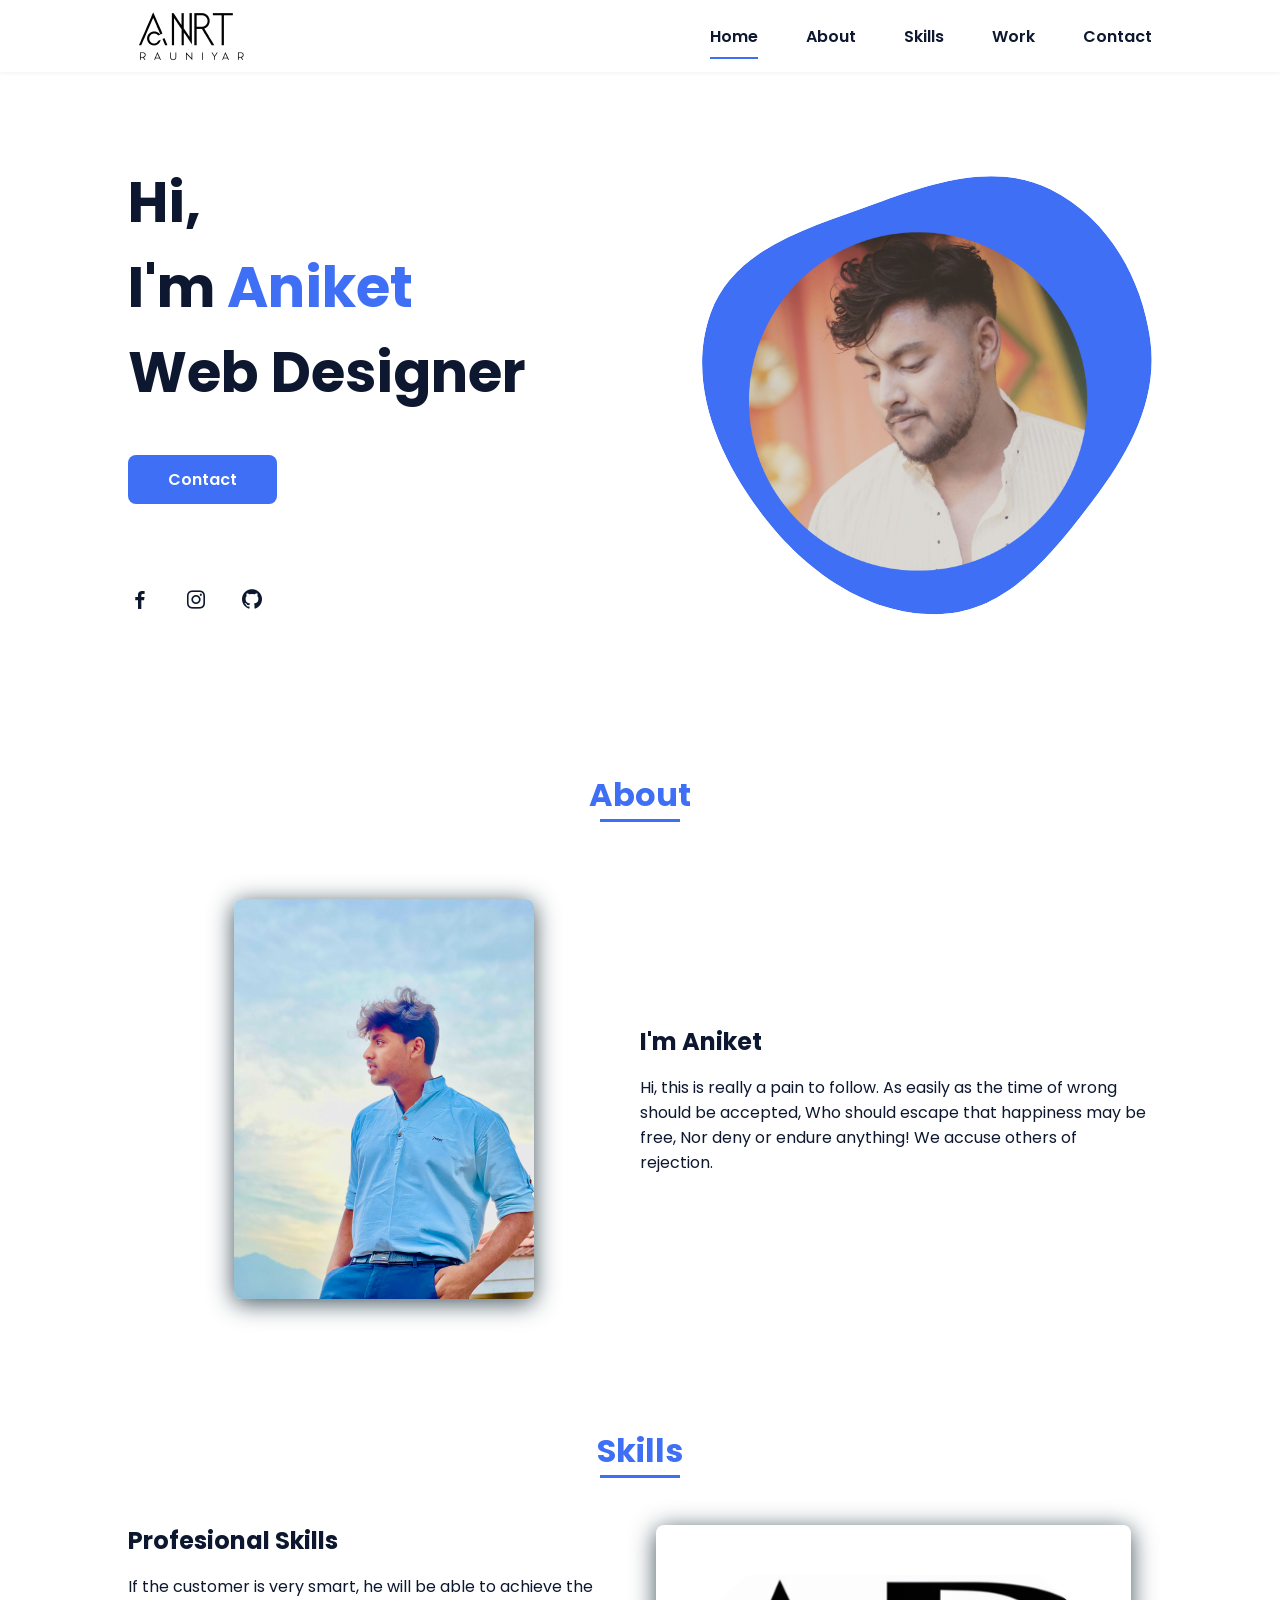
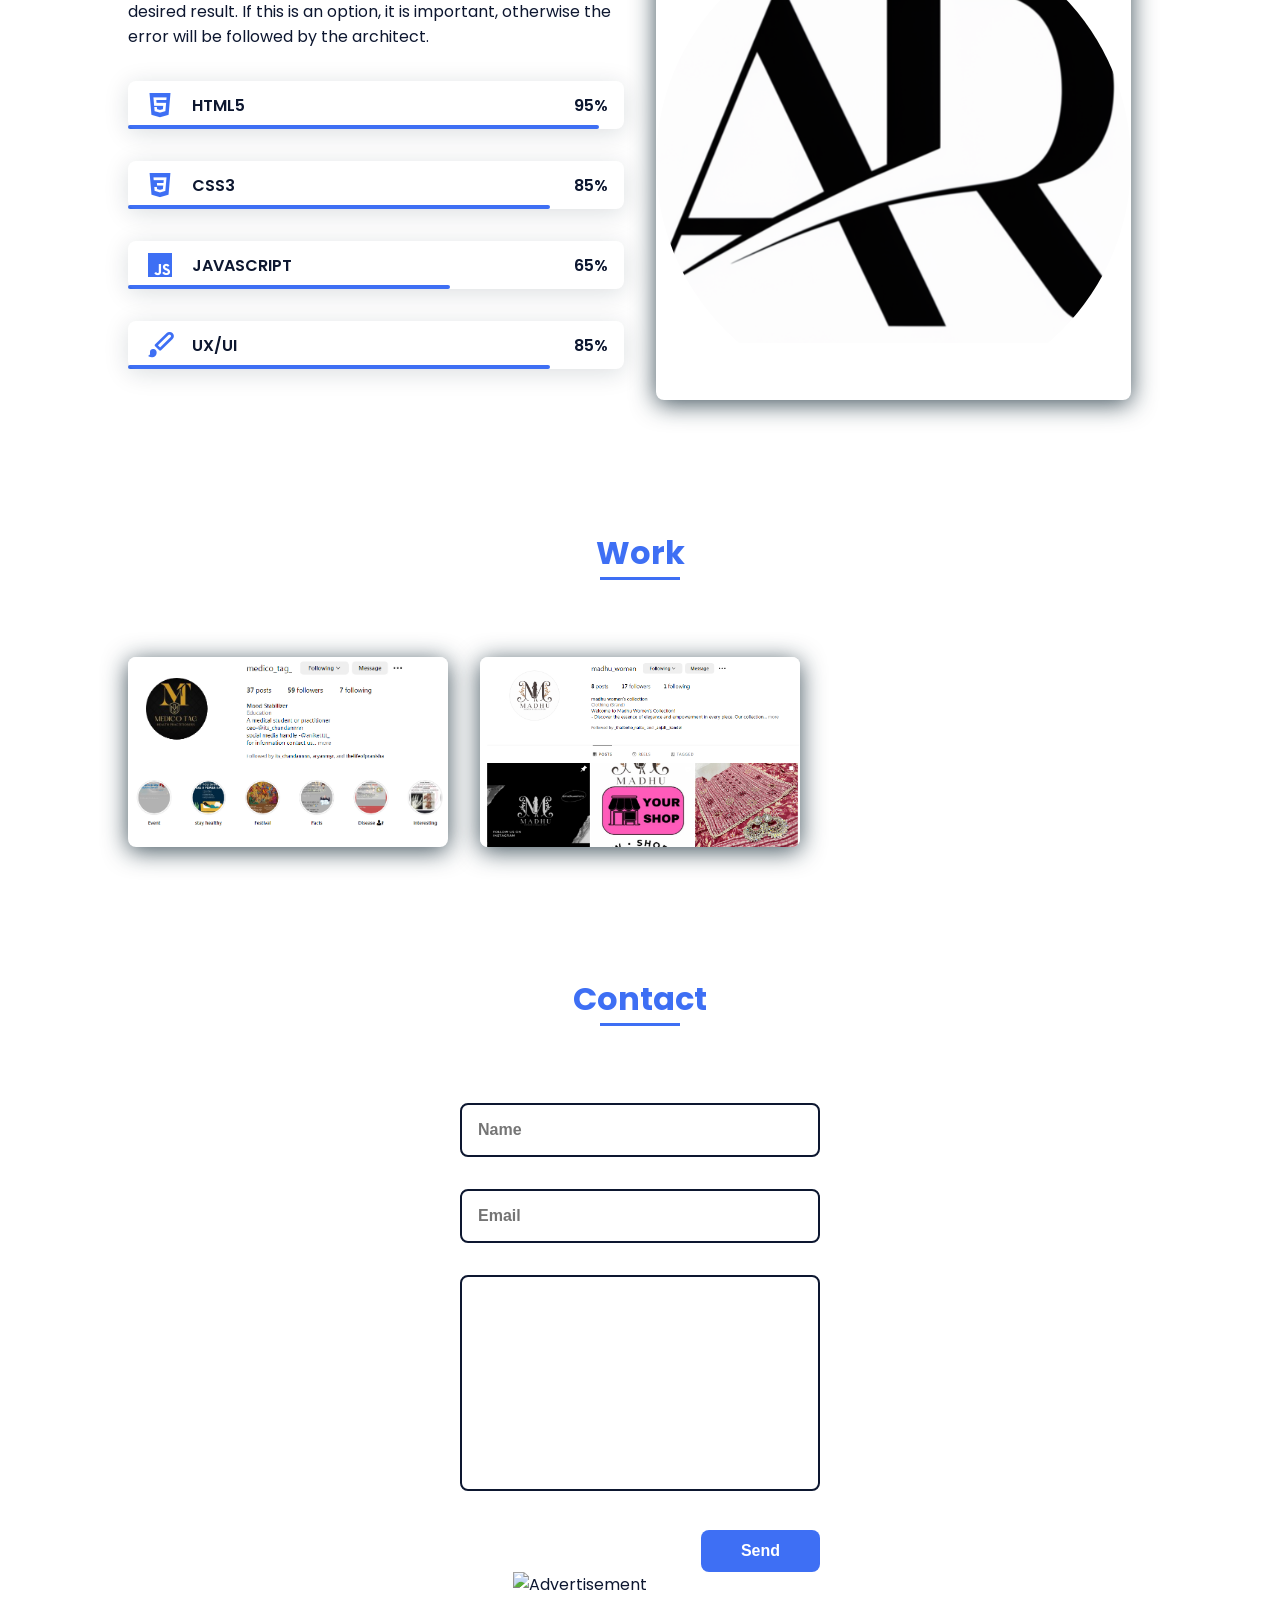
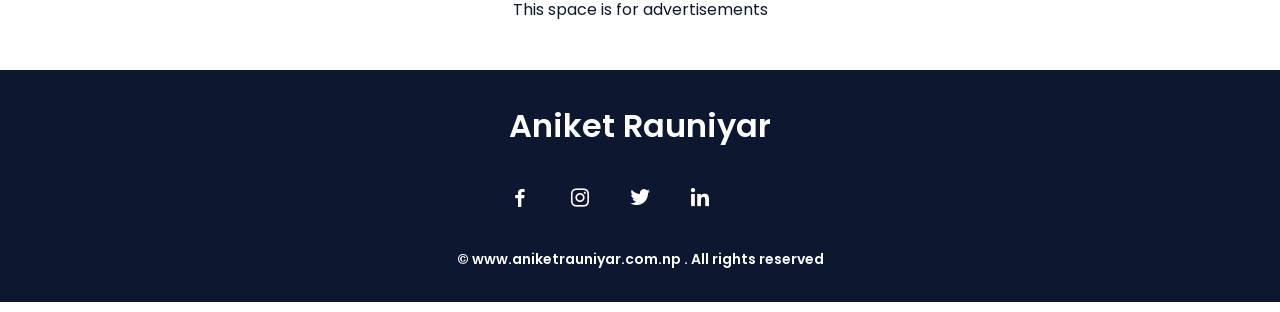
==== index.html @ ab065a52 "Update index.html" ====
<!DOCTYPE html>
<html lang="en">
<head>
    <meta charset="UTF-8">
    <meta name="viewport" content="width=device-width, initial-scale=1.0">
    <link rel="stylesheet" href="style.css">
    <link rel="shortcut icon" type="image/png" href="logo.png">
    <!-- =====BOX ICONS===== -->
    <link href='https://cdn.jsdelivr.net/npm/boxicons@2.0.5/css/boxicons.min.css' rel='stylesheet'>
    <title>Aniket Rauniyar - www.aniketrauniyar.com.np</title>
    
</head>
<body>
    <!--===== HEADER =====-->
    <header class="l-header">
        <nav class="nav bd-grid">
            <div>
               <img src="icon.png" alt="icon" style="height:125px ;">
            </div>

            <div  class="nav__menu" id="nav-menu">
                <ul class="nav__list">
                    <li class="nav__item"><a href="#home" class="nav__link active">Home</a></li>
                    <li class="nav__item"><a href="#about" class="nav__link">About</a></li>
                    <li class="nav__item"><a href="#skills" class="nav__link">Skills</a></li>
                    <li class="nav__item"><a href="#work" class="nav__link">Work</a></li>
                    <li class="nav__item"><a href="#contact" class="nav__link">Contact</a></li>
                </ul>
            </div>
        </nav>
    </header>

    <main class="l-main">
        <!--===== HOME =====-->
        <section class="home bd-grid" id="home">
            <div class="home__data">
                <h1 class="home__title">Hi,<br>I'm <span class="home__title-color">Aniket</span><br>Web Designer</h1>

                <a href="#" class="button">Contact</a>
            </div>

            <div class="home__social">
                <a href="https://www.facebook.com/aniket2059" class="home__social-icon"><i class='bx bxl-facebook'></i></a>
                <a href="https://www.instagram.com/aniketttt_/" class="home__social-icon"><i class='bx bxl-instagram' ></i></a>
                <a href="https://github.com/Aniketrnyr" class="home__social-icon"><i class='bx bxl-github' ></i></a>
            </div>

            <div class="home__img">
                <svg class="home__blob" viewBox="0 0 479 467" xmlns="http://www.w3.org/2000/svg" xmlns:xlink="http://www.w3.org/1999/xlink">
                    <mask id="mask0" mask-type="alpha">
                        <path d="M9.19024 145.964C34.0253 76.5814 114.865 54.7299 184.111 29.4823C245.804 6.98884 311.86 -14.9503 370.735 14.143C431.207 44.026 467.948 107.508 477.191 174.311C485.897 237.229 454.931 294.377 416.506 344.954C373.74 401.245 326.068 462.801 255.442 466.189C179.416 469.835 111.552 422.137 65.1576 361.805C17.4835 299.81 -17.1617 219.583 9.19024 145.964Z"/>
                    </mask>
                    <g mask="url(#mask0)">
                        <path d="M9.19024 145.964C34.0253 76.5814 114.865 54.7299 184.111 29.4823C245.804 6.98884 311.86 -14.9503 370.735 14.143C431.207 44.026 467.948 107.508 477.191 174.311C485.897 237.229 454.931 294.377 416.506 344.954C373.74 401.245 326.068 462.801 255.442 466.189C179.416 469.835 111.552 422.137 65.1576 361.805C17.4835 299.81 -17.1617 219.583 9.19024 145.964Z"/>
                        <image class="home__blob-img" x="50" y="60" href="perfil.png"/>
                    </g>
                </svg>
            </div>
        </section>

        <!--===== ABOUT =====-->
        <section class="about section " id="about">
            <h2 class="section-title">About</h2>

            <div class="about__container bd-grid">
                <div class="about__img">
                    <img src="about.jpg" alt="">
                </div>
                    
                <div>
                    <h2 class="about__subtitle">I'm Aniket</h2>
                    <p class="about__text">Hi, this is really a pain to follow. As easily as the time of wrong should be accepted, Who should escape that happiness may be free, Nor deny or endure anything! We accuse others of rejection.</p>           
                </div>                                   
            </div>
        </section>

        <!--===== SKILLS =====-->
        <section class="skills section" id="skills">
            <h2 class="section-title">Skills</h2>

            <div class="skills__container bd-grid">          
                <div>
                    <h2 class="skills__subtitle">Profesional Skills</h2>
                    <p class="skills__text">If the customer is very smart, he will be able to achieve the desired result. If this is an option, it is important, otherwise the error will be followed by the architect.</p>

                    <div class="skills__data">
                        <div class="skills__names">
                            <i class='bx bxl-html5 skills__icon'></i>
                            <span class="skills__name">HTML5</span>
                        </div>
                        <div class="skills__bar skills__html">

                        </div>
                        <div>
                            <span class="skills__percentage">95%</span>
                        </div>
                    </div>

                    <div class="skills__data">
                        <div class="skills__names">
                            <i class='bx bxl-css3 skills__icon'></i>
                            <span class="skills__name">CSS3</span>
                        </div>
                        <div class="skills__bar skills__css">
                                
                        </div>
                        <div>
                            <span class="skills__percentage">85%</span>
                        </div>
                    </div>

                    <div class="skills__data">
                        <div class="skills__names">
                            <i class='bx bxl-javascript skills__icon' ></i>
                            <span class="skills__name">JAVASCRIPT</span>
                        </div>
                        <div class="skills__bar skills__js">
                                
                        </div>
                        <div>
                            <span class="skills__percentage">65%</span>
                        </div>
                    </div>
                    <div class="skills__data">
                        <div class="skills__names">
                            <i class='bx bxs-paint skills__icon'></i>
                            <span class="skills__name">UX/UI</span>
                        </div>
                        <div class="skills__bar skills__ux">
                            
                        </div>
                        <div>
                            <span class="skills__percentage">85%</span>
                        </div>
                    </div>
                </div>
                
                <div>              
                    <img src="logo.png" alt="" class="skills__img">
                </div>
            </div>
        </section>

        <!--===== WORK =====-->
        <section class="work section" id="work">
            <h2 class="section-title">Work</h2>

            <div class="work__container bd-grid">
                <a href="banner.html" class="work__img">
                    <img src="banner1.PNG" alt="">
                </a>
                <a href="banner2.html" class="work__img">
                    <img src="banner2.PNG" alt="">
                </a>
            </div>
        </section>

        <!--===== CONTACT =====-->
        <section class="contact section" id="contact">
            <h2 class="section-title">Contact</h2>

            <div class="contact__container bd-grid">
                <form action="" class="contact__form">
                    <input type="text" placeholder="Name" class="contact__input">
                    <input type="mail" placeholder="Email" class="contact__input">
                    <textarea name="" id="" cols="0" rows="10" class="contact__input"></textarea>
                    <input type="button" value="Send" class="contact__button button">
                </form>
                <aside>
                    <!-- This is where your ad section will go -->
                    <div class="ad-section">
                        <!-- Replace this with your ad code provided by your ad network -->
                        <img src="ad_image.jpg" alt="Advertisement">
                        <p>This space is for advertisements</p>
                    </div>
                </aside>
            
                <footer>
                    <!-- Your footer content -->
                </footer>
            </div>
        </section>
    </main>

    <!--===== FOOTER =====-->
    <footer class="footer">
        <p class="footer__title">Aniket Rauniyar</p>
        <div class="footer__social">
            <a href="https://www.facebook.com/aniket2059" class="footer__icon"><i class='bx bxl-facebook' ></i></a>
            <a href="https://www.instagram.com/aniketttt_/" class="footer__icon"><i class='bx bxl-instagram' ></i></a>
            <a href="https://twitter.com/Rauniyar2aniket" class="footer__icon"><i class='bx bxl-twitter' ></i></a>
            <a href="https://twitter.com/Rauniyar2aniket" class="footer__icon"><i class='bx bxl-linkedin' ></i></a>
            <a href="https://github.com/Aniketrnyr" class="home__social-icon"><i class='bx bxl-github' ></i></a>
        </div>
        <p class="footer__copy">&#169; www.aniketrauniyar.com.np . All rights reserved</p>
    </footer>


    <!--===== SCROLL REVEAL =====-->
    <script src="https://unpkg.com/scrollreveal"></script>

    <!--===== MAIN JS =====-->
    <script src="script.js"></script>
</body>
</html>
---- style.css ----
/*===== GOOGLE FONTS =====*/
@import url("https://fonts.googleapis.com/css2?family=Poppins:wght@400;600;700&display=swap");

/*===== VARIABLES CSS =====*/
:root {
    --header-height: 3rem;
    --font-semi: 600;
    /*===== Colors =====*/
    /*Purple 260 - Red 355 - Blue 224 - Pink 340*/
    /* HSL color mode */
    --hue-color: 224;
    --first-color: hsl(var(--hue-color), 89%, 60%);
    --second-color: hsl(var(--hue-color), 56%, 12%);
    /*===== Font typography =====*/
    --body-font: 'Poppins', sans-serif;
    --big-font-size: 2rem;
    --h2-font-size: 1.25rem;
    --normal-font-size: .938rem;
    --smaller-font-size: .75rem;
    /*===== Margins =====*/
    --mb-2: 1rem;
    --mb-4: 2rem;
    --mb-5: 2.5rem;
    --mb-6: 3rem;
    /*===== z index =====*/
    --z-back: -10;
    --z-fixed: 100;
}

@media screen and (min-width: 968px) {
    :root {
        --big-font-size: 3.5rem;
        --h2-font-size: 2rem;
        --normal-font-size: 1rem;
        --smaller-font-size: .875rem;
    }
}

/*===== BASE =====*/
*, ::before, ::after {
    box-sizing: border-box;
}

html {
    scroll-behavior: smooth;
}

body {
    margin: var(--header-height) 0 0 0;
    font-family: var(--body-font);
    font-size: var(--normal-font-size);
    color: var(--second-color);
}

h1, h2, p {
    margin: 0;
}

ul {
    margin: 0;
    padding: 0;
    list-style: none;
}

a {
    text-decoration: none;
}

img {
    max-width: 100%;
    height: auto;
    display: block;
}

/*===== CLASS CSS ===== */
.section-title {
    position: relative;
    font-size: var(--h2-font-size);
    color: var(--first-color);
    margin-top: var(--mb-2);
    margin-bottom: var(--mb-4);
    text-align: center;
}

.section-title::after {
    position: absolute;
    content: '';
    width: 64px;
    height: 0.18rem;
    left: 0;
    right: 0;
    margin: auto;
    top: 2rem;
    background-color: var(--first-color);
}

.section {
    padding-top: 3rem;
    padding-bottom: 2rem;
}

/*===== LAYOUT =====*/
.bd-grid {
    max-width: 1024px;
    display: grid;
    margin-left: var(--mb-2);
    margin-right: var(--mb-2);
}

.l-header {
    width: 100%;
    position: fixed;
    top: 0;
    left: 0;
    z-index: var(--z-fixed);
    background-color: #fff;
    box-shadow: 0 1px 4px rgba(146, 161, 176, 0.15);
}

/*===== NAV =====*/
.nav {
    height: var(--header-height);
    display: flex;
    justify-content: space-between;
    align-items: center;
    font-weight: var(--font-semi);
}

@media screen and (max-width: 767px) {
    .nav__menu {
        position: fixed;
        top: var(--header-height);
        right: -100%;
        width: 80%;
        height: 100%;
        padding: 2rem;
        background-color: var(--second-color);
        transition: .5s;
    }
}

.nav__item {
    margin-bottom: var(--mb-4);
}

.nav__link {
    position: relative;
    color: #fff;
}

.nav__link:hover {
    position: relative;
}

.nav__link:hover::after {
    position: absolute;
    content: '';
    width: 100%;
    height: 0.18rem;
    left: 0;
    top: 2rem;
    background-color: var(--first-color);
}

.nav__logo {
    color: var(--second-color);
}

.nav__toggle {
    color: var(--second-color);
    font-size: 1.5rem;
    cursor: pointer;
}

/*Active menu*/
.active::after {
    position: absolute;
    content: '';
    width: 100%;
    height: 0.18rem;
    left: 0;
    top: 2rem;
    background-color: var(--first-color);
}

/*=== Show menu ===*/
.show {
    right: 0;
}

/*===== HOME =====*/
.home {
    position: relative;
    row-gap: 5rem;
    padding: 4rem 0 5rem;
}

.home__data {
    align-self: center;
}

.home__title {
    font-size: var(--big-font-size);
    margin-bottom: var(--mb-5);
}

.home__title-color {
    color: var(--first-color);
}

.home__social {
    display: flex;
    flex-direction: column;
}

.home__social-icon {
    width: max-content;
    margin-bottom: var(--mb-2);
    font-size: 1.5rem;
    color: var(--second-color);
}

.home__social-icon:hover {
    color: var(--first-color);
}

.home__img {
    position: absolute;
    right: 0;
    bottom: 0;
    width: 260px;
}

.home__blob {
    fill: var(--first-color);
}

.home__blob-img {
    width: 360px;
}

/*BUTTONS*/
.button {
    display: inline-block;
    background-color: var(--first-color);
    color: #fff;
    padding: .75rem 2.5rem;
    font-weight: var(--font-semi);
    border-radius: .5rem;
    transition: all .3s;
}

.button:hover {
    box-shadow: rgba(17, 17, 26, 0.3) 0px 8px 24px, rgba(17, 17, 26, 0.3) 0px 16px 56px, rgba(17, 17, 26, 0.3) 0px 24px 80px;
    background-color: var(--second-color);
}

/* ===== ABOUT =====*/
.about__container {
    row-gap: 2rem;
    text-align: center;
}

.about__subtitle {
    margin-bottom: var(--mb-2);
}

.about__img {
    justify-self: center;
}

.about__img img {
    width: 200px;
    border-radius: .5rem;
    box-shadow: 0px 4px 25px rgba(14, 36, 49, 0.792);
}

/* ===== SKILLS =====*/
.skills__container {
    row-gap: 2rem;
    text-align: center;
}

.skills__subtitle {
    margin-bottom: var(--mb-2);
}

.skills__text {
    margin-bottom: var(--mb-4);
}

.skills__data {
    display: flex;
    justify-content: space-between;
    align-items: center;
    position: relative;
    font-weight: var(--font-semi);
    padding: .5rem 1rem;
    margin-bottom: var(--mb-4);
    border-radius: .5rem;
    box-shadow: 0px 4px 25px rgba(14, 36, 49, 0.15);
}

.skills__icon {
    font-size: 2rem;
    margin-right: var(--mb-2);
    color: var(--first-color);
}

.skills__names {
    display: flex;
    align-items: center;
}

.skills__bar {
    position: absolute;
    left: 0;
    bottom: 0;
    background-color: var(--first-color);
    height: .25rem;
    border-radius: .5rem;
    z-index: var(--z-back);
}

.skills__html {
    width: 95%;
}

.skills__css {
    width: 85%;
}

.skills__js {
    width: 65%;
}

.skills__ux {
    width: 85%;
}

.skills__img {
    border-radius: .5rem;
    box-shadow: 0px 4px 25px rgba(14, 36, 49, 0.792);
}

/* ===== WORK =====*/
.work__container {
    row-gap: 2rem;
}

.work__img {
    box-shadow: 0px 4px 25px rgba(14, 36, 49, 0.792);
    border-radius: .5rem;
    overflow: hidden;
}

.work__img img {
    transition: 1s;
}

.work__img img:hover {
    transform: scale(1.1);
}

/* ===== CONTACT =====*/
.contact__input {
    width: 100%;
    font-size: var(--normal-font-size);
    font-weight: var(--font-semi);
    padding: 1rem;
    border-radius: .5rem;
    border: 2px solid var(--second-color);
    outline: none;
    margin-bottom: var(--mb-4);
    transition: border .3s;
    resize: none;
}

.contact__input:focus {
    border: 2px solid var(--first-color);
}

.contact__button {
    display: block;
    border: none;
    outline: none;
    font-size: var(--normal-font-size);
    cursor: pointer;
    margin-left: auto;
}

/* ===== FOOTER =====*/
.footer {
    background-color: var(--second-color);
    color: #fff;
    text-align: center;
    font-weight: var(--font-semi);
    padding: 2rem 0;
}

.footer__title {
    font-size: 2rem;
    margin-bottom: var(--mb-4);
}

.footer__social {
    margin-bottom: var(--mb-4);
}

.footer__icon {
    font-size: 1.5rem;
    color: #fff;
    margin: 0 var(--mb-2);
    transition: color .3s;
}

.footer__icon:hover {
    color: var(--first-color);
}

.footer__copy {
    font-size: var(--smaller-font-size);
}

/* ===== MEDIA QUERIES=====*/
@media screen and (max-width: 320px) {
    .home {
        row-gap: 2rem;
    }
    .home__img {
        width: 200px;
    }
}

@media screen and (min-width: 576px) {
    .home {
        padding: 4rem 0 2rem;
    }
    .home__social {
        padding-top: 0;
        padding-bottom: 2.5rem;
        flex-direction: row;
        align-self: flex-end;
    }
    .home__social-icon {
        margin-bottom: 0;
        margin-right: var(--mb-4);
    }
    .home__img {
        width: 300px;
        bottom: 25%;
    }
    .about__container {
        grid-template-columns: repeat(2, 1fr);
        align-items: center;
        text-align: initial;
    }
    .skills__container {
        grid-template-columns: .7fr;
        justify-content: center;
        column-gap: 1rem;
    }
    .work__container {
        grid-template-columns: repeat(2, 1fr);
        column-gap: 2rem;
        padding-top: 2rem;
    }
    .contact__form {
        width: 360px;
        padding-top: 2rem;
    }
    .contact__container {
        justify-items: center;
    }
}

@media screen and (min-width: 768px) {
    body {
        margin: 0;
    }
    .section {
        padding-top: 4rem;
        padding-bottom: 3rem;
    }
    .section-title {
        margin-bottom: var(--mb-6);
    }
    .section-title::after {
        width: 80px;
        top: 3rem;
    }
    .nav {
        height: calc(var(--header-height) + 1.5rem);
    }
    .nav__list {
        display: flex;
        padding-top: 0;
    }
    .nav__item {
        margin-left: var(--mb-6);
        margin-bottom: 0;
    }
    .nav__toggle {
        display: none;
    }
    .nav__link {
        color: var(--second-color);
    }
    .home {
        padding: 8rem 0 2rem;
    }
    .home__img {
        width: 400px;
        bottom: 10%;
    }
    .about__container {
        padding-top: 2rem;
    }
    .about__img img {
        width: 300px;
    }
    .skills__container {
        grid-template-columns: repeat(2, 1fr);
        column-gap: 2rem;
        align-items: center;
        text-align: initial;
    }
    .work__container {
        grid-template-columns: repeat(3, 1fr);
        column-gap: 2rem;
    }
}

@media screen and (min-width: 992px) {
    .bd-grid {
        margin-left: auto;
        margin-right: auto;
    }
    .home {
        padding: 10rem 0 2rem;
    }
    .home__img {
        width: 450px;
    }
}
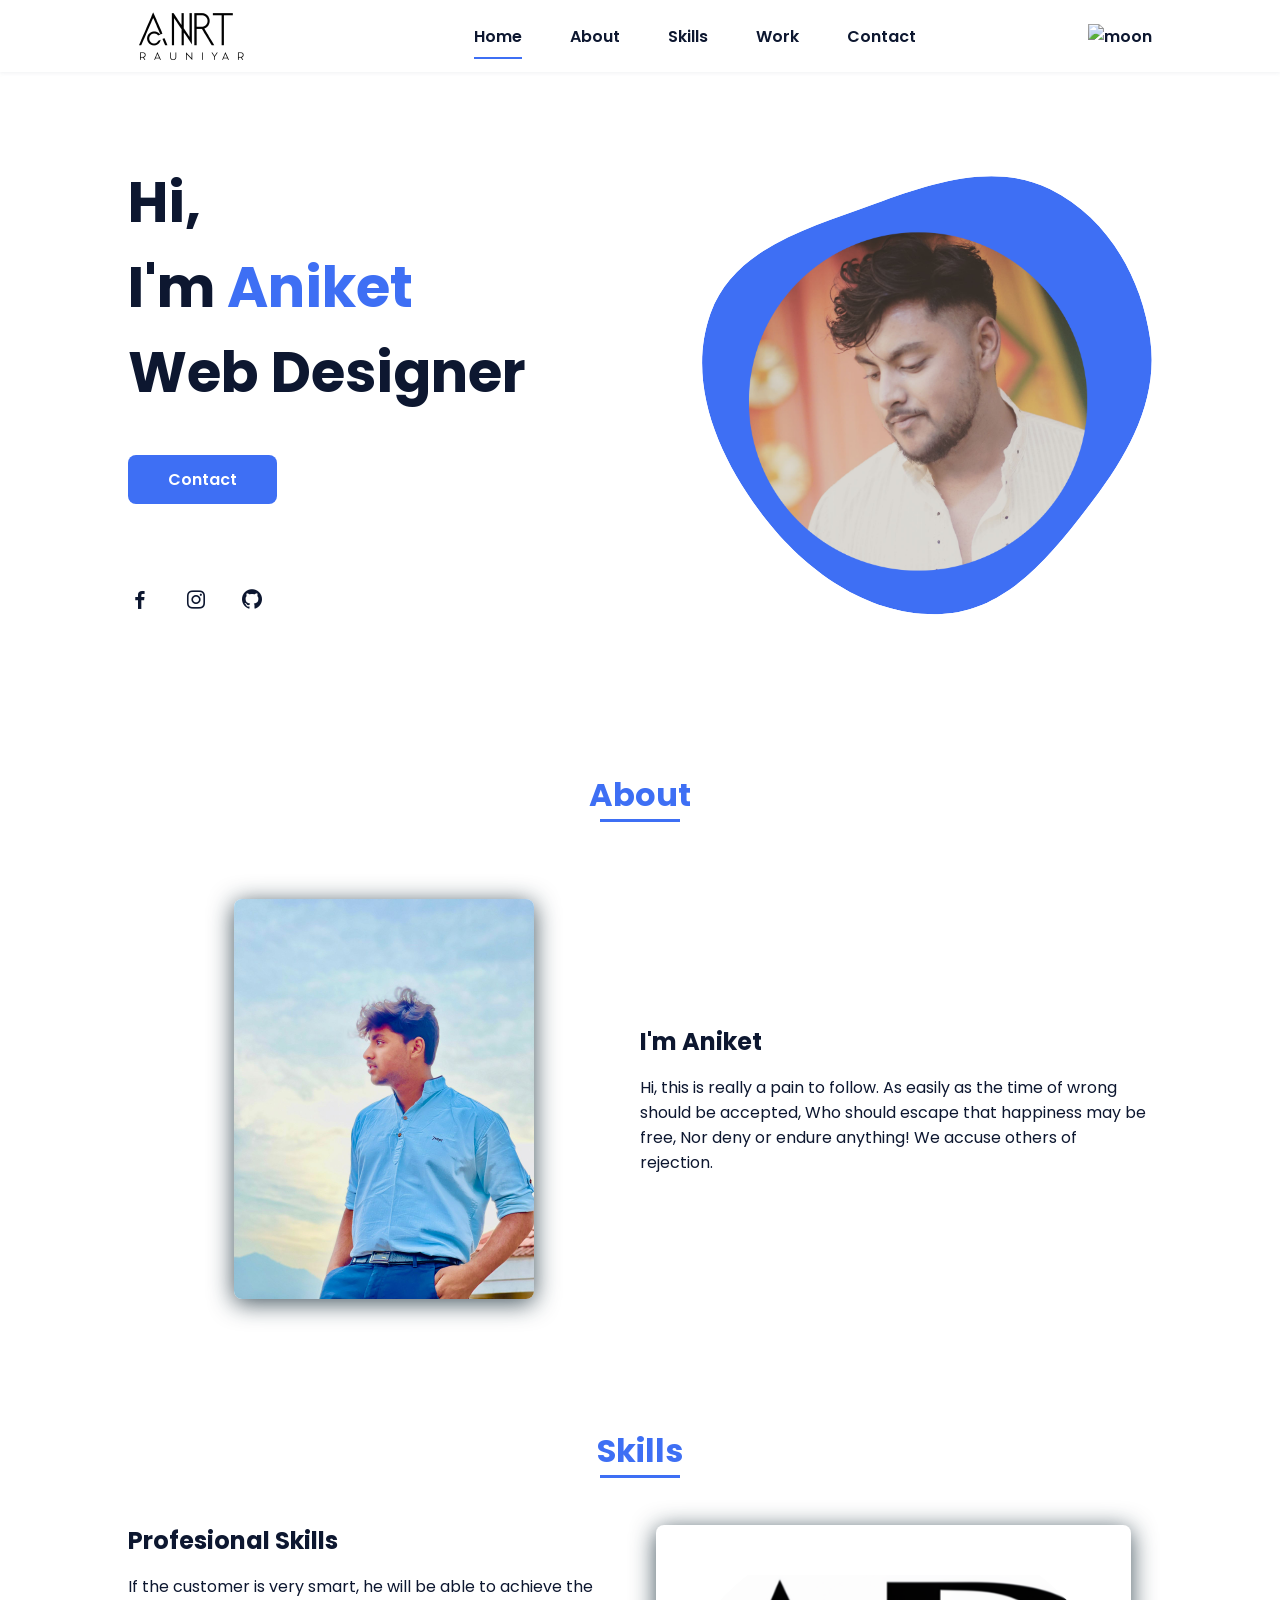
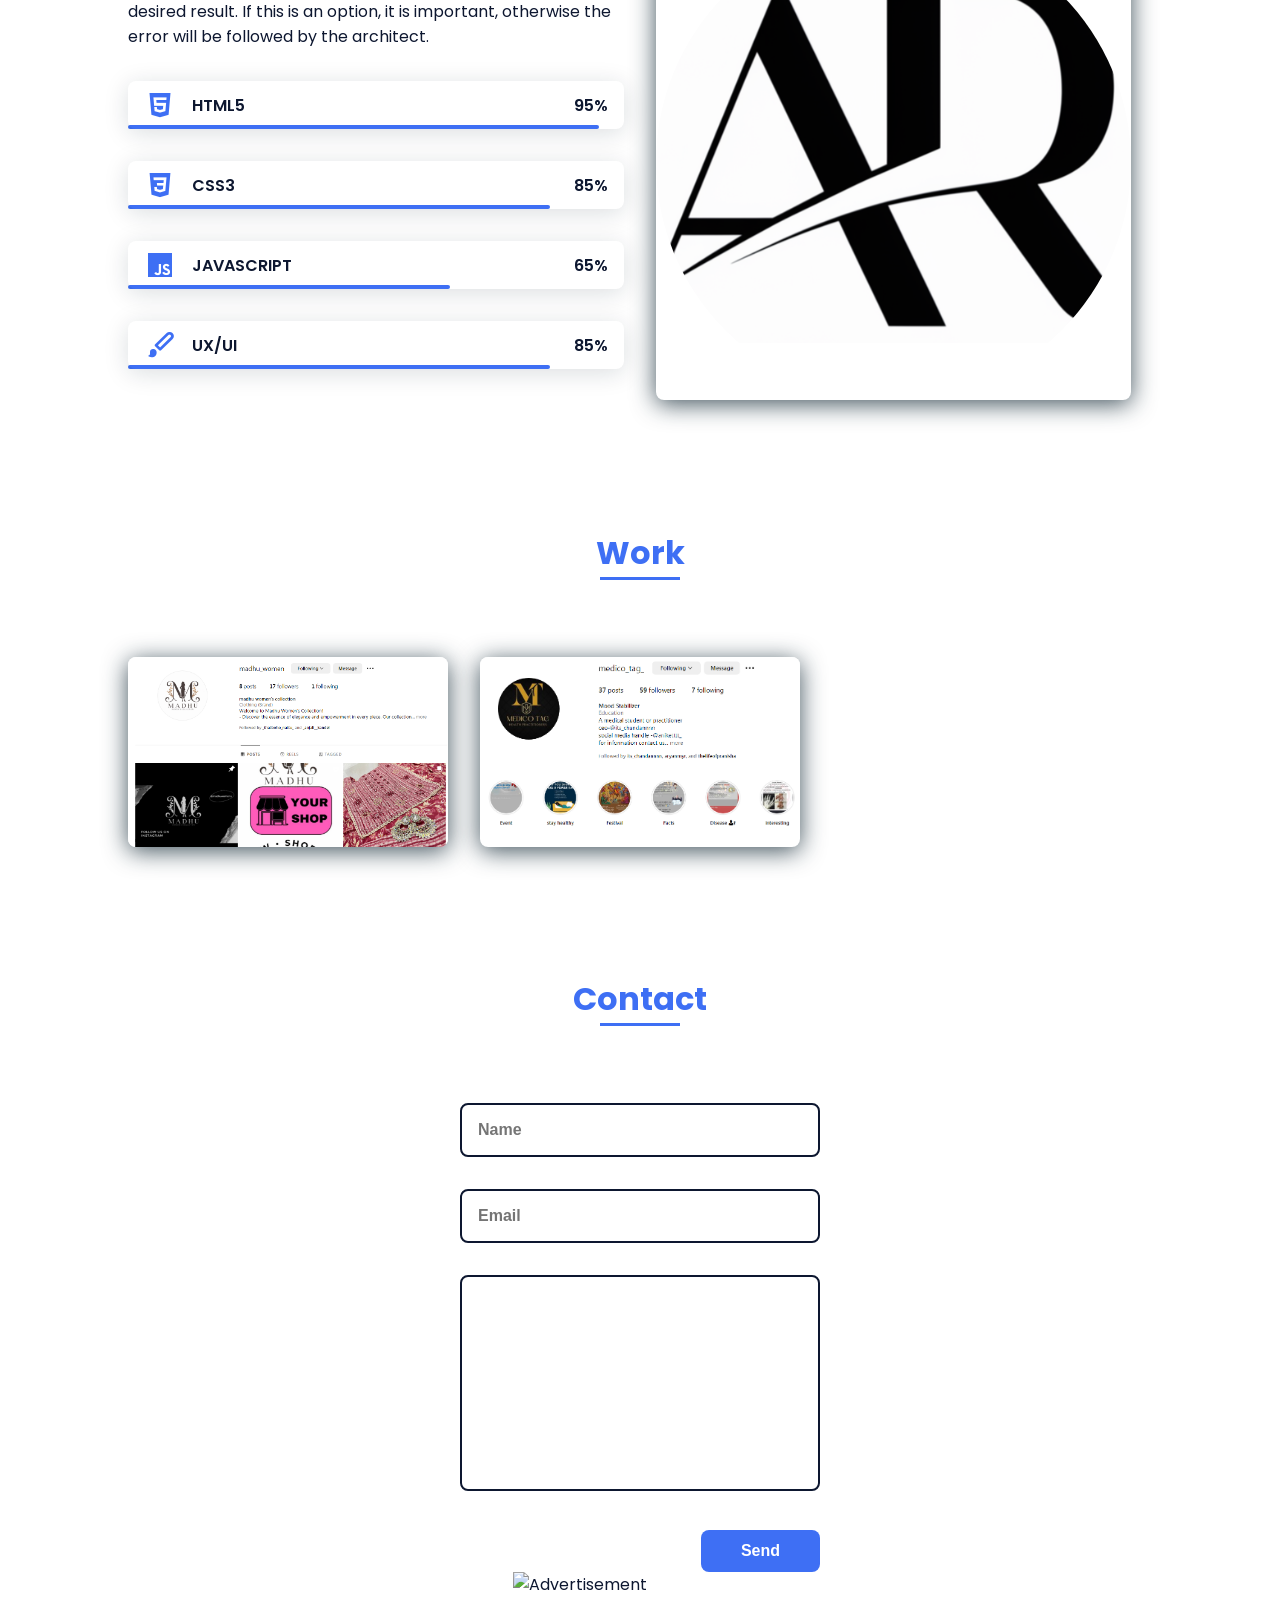
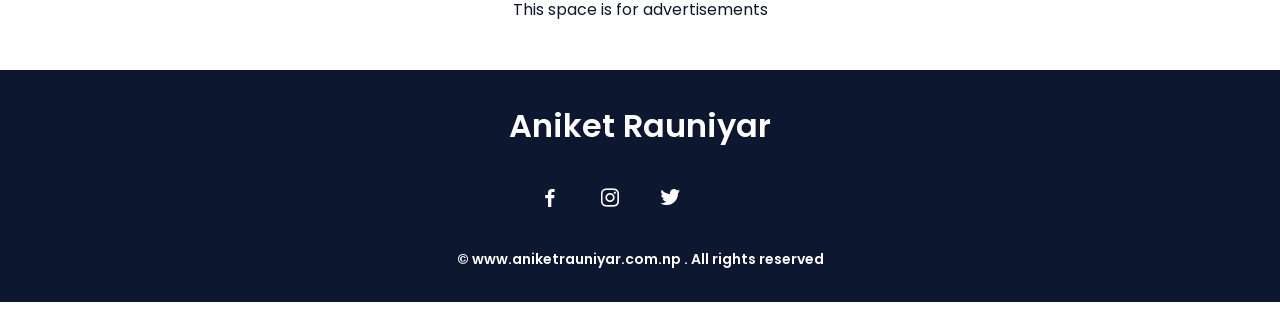
==== commit 59797676: "Update index.html" ====
--- a/index.html
+++ b/index.html
@@ -27,6 +27,7 @@
                     <li class="nav__item"><a href="#contact" class="nav__link">Contact</a></li>
                 </ul>
             </div>
+            <img id="theme-toggle" src="moon-removebg-preview (1).png" alt="moon">
         </nav>
     </header>
 
@@ -147,10 +148,10 @@
 
             <div class="work__container bd-grid">
                 <a href="banner.html" class="work__img">
-                    <img src="banner1.PNG" alt="">
+                    <img src="banner2.PNG" alt="">
                 </a>
                 <a href="banner2.html" class="work__img">
-                    <img src="banner2.PNG" alt="">
+                    <img src="banner1.PNG" alt="">
                 </a>
             </div>
         </section>
@@ -189,7 +190,6 @@
             <a href="https://www.facebook.com/aniket2059" class="footer__icon"><i class='bx bxl-facebook' ></i></a>
             <a href="https://www.instagram.com/aniketttt_/" class="footer__icon"><i class='bx bxl-instagram' ></i></a>
             <a href="https://twitter.com/Rauniyar2aniket" class="footer__icon"><i class='bx bxl-twitter' ></i></a>
-            <a href="https://twitter.com/Rauniyar2aniket" class="footer__icon"><i class='bx bxl-linkedin' ></i></a>
             <a href="https://github.com/Aniketrnyr" class="home__social-icon"><i class='bx bxl-github' ></i></a>
         </div>
         <p class="footer__copy">&#169; www.aniketrauniyar.com.np . All rights reserved</p>
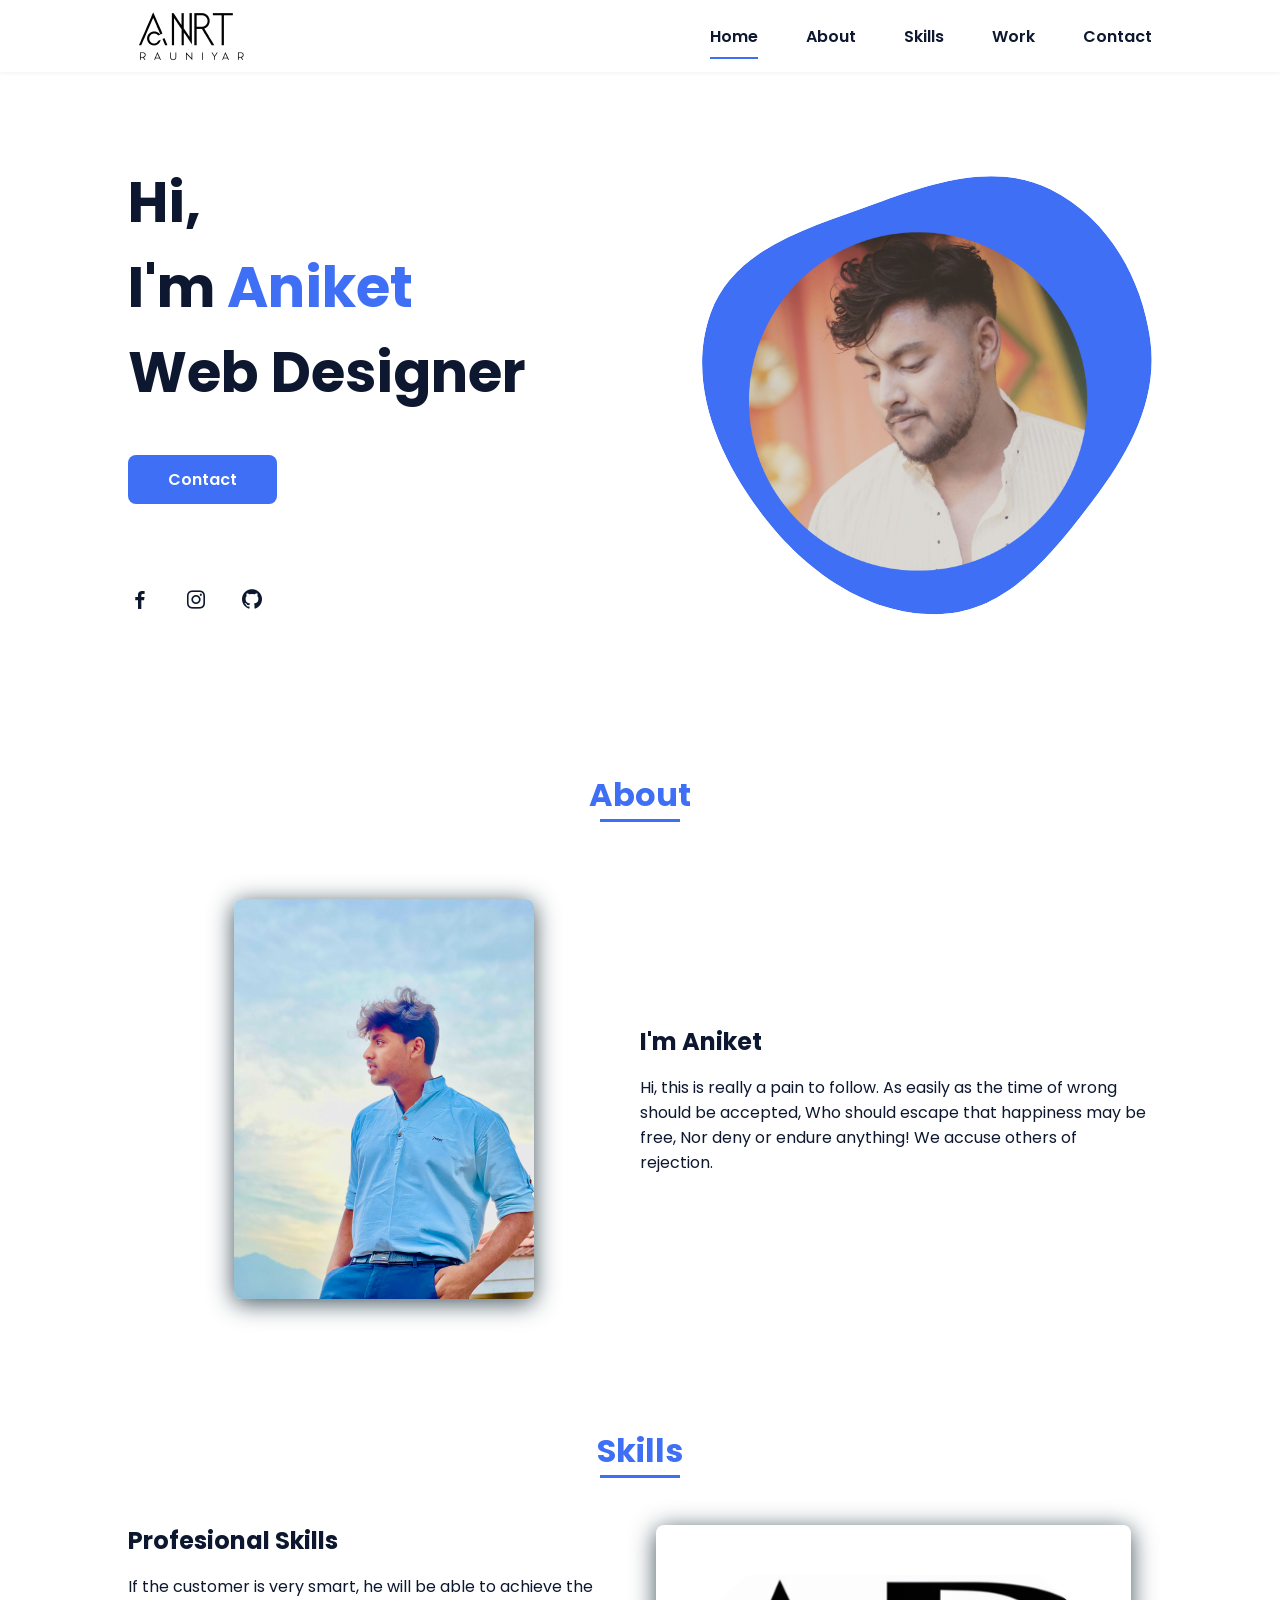
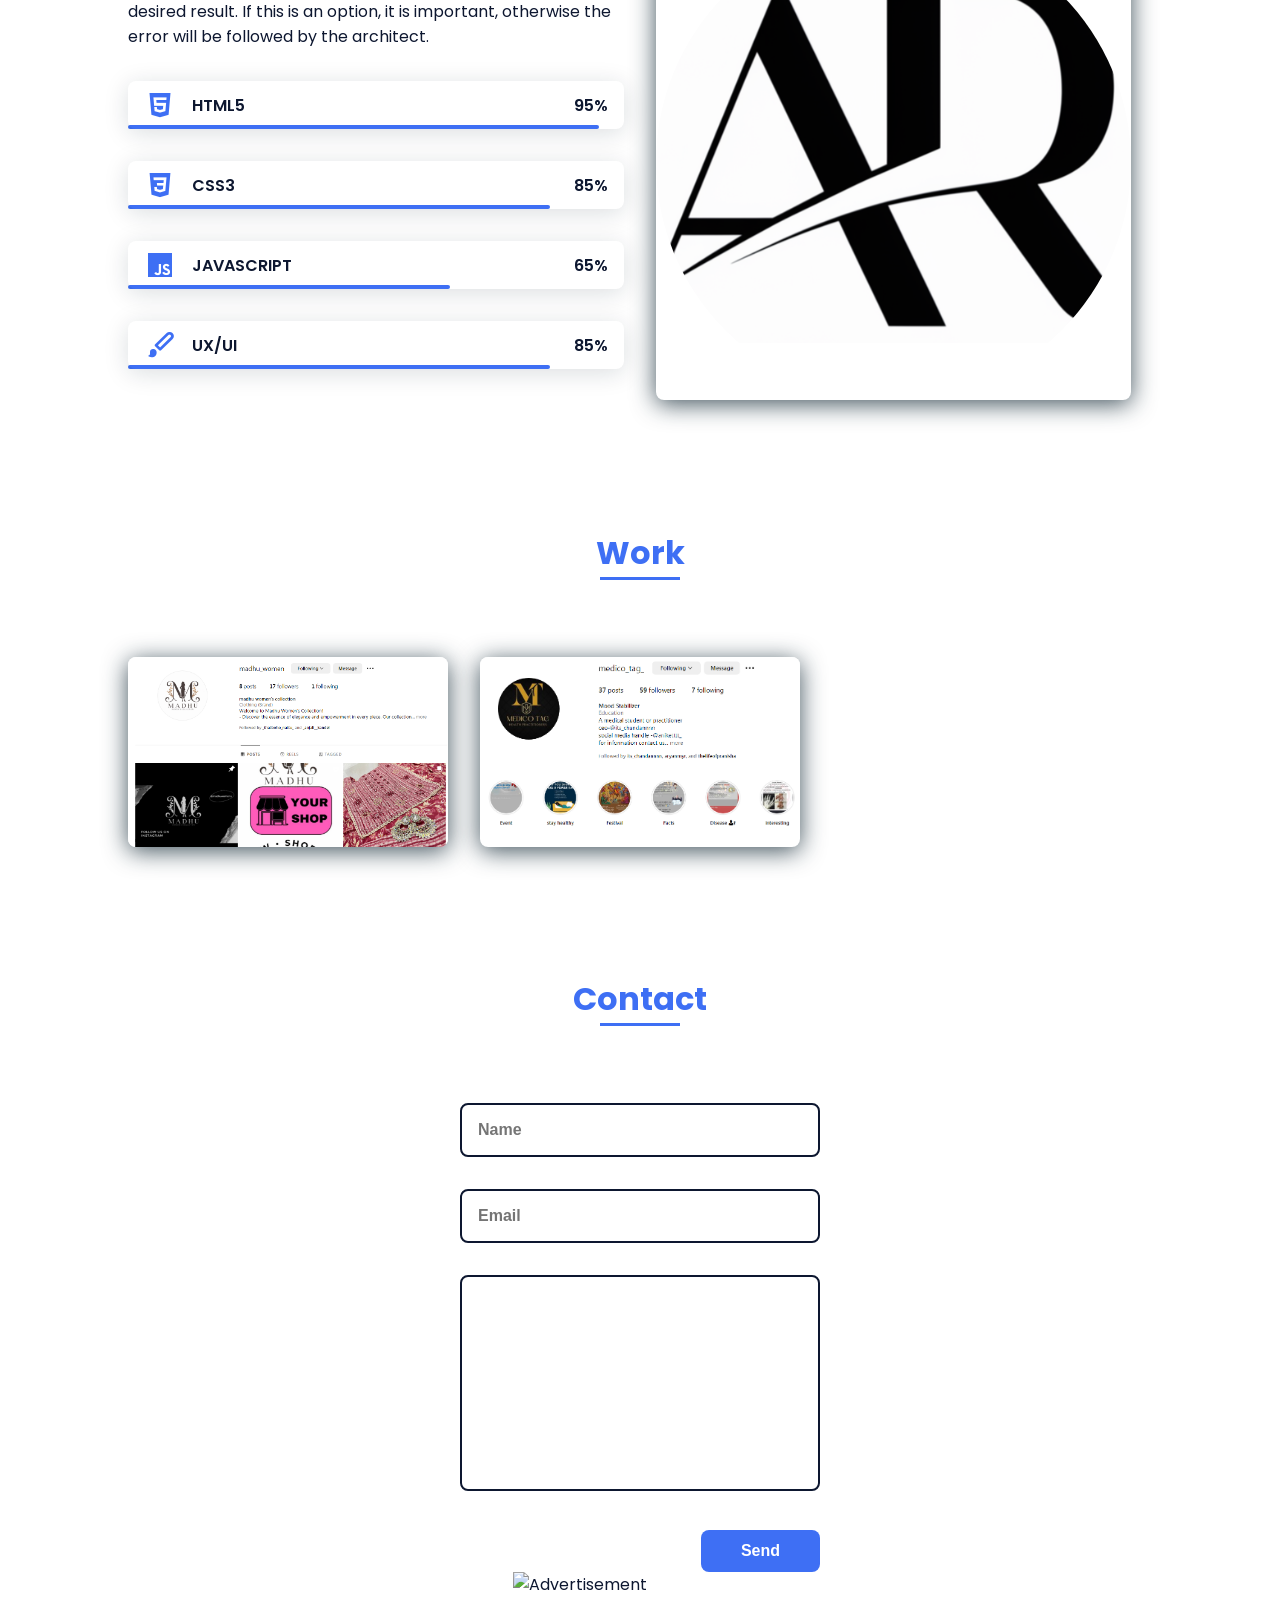
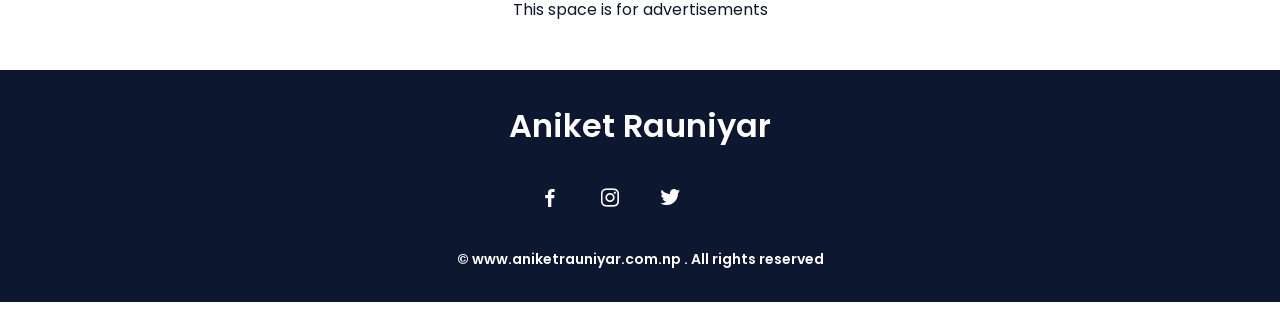
==== commit cfe311d3: "Update index.html" ====
--- a/index.html
+++ b/index.html
@@ -27,7 +27,6 @@
                     <li class="nav__item"><a href="#contact" class="nav__link">Contact</a></li>
                 </ul>
             </div>
-            <img id="theme-toggle" src="moon-removebg-preview (1).png" alt="moon">
         </nav>
     </header>
 
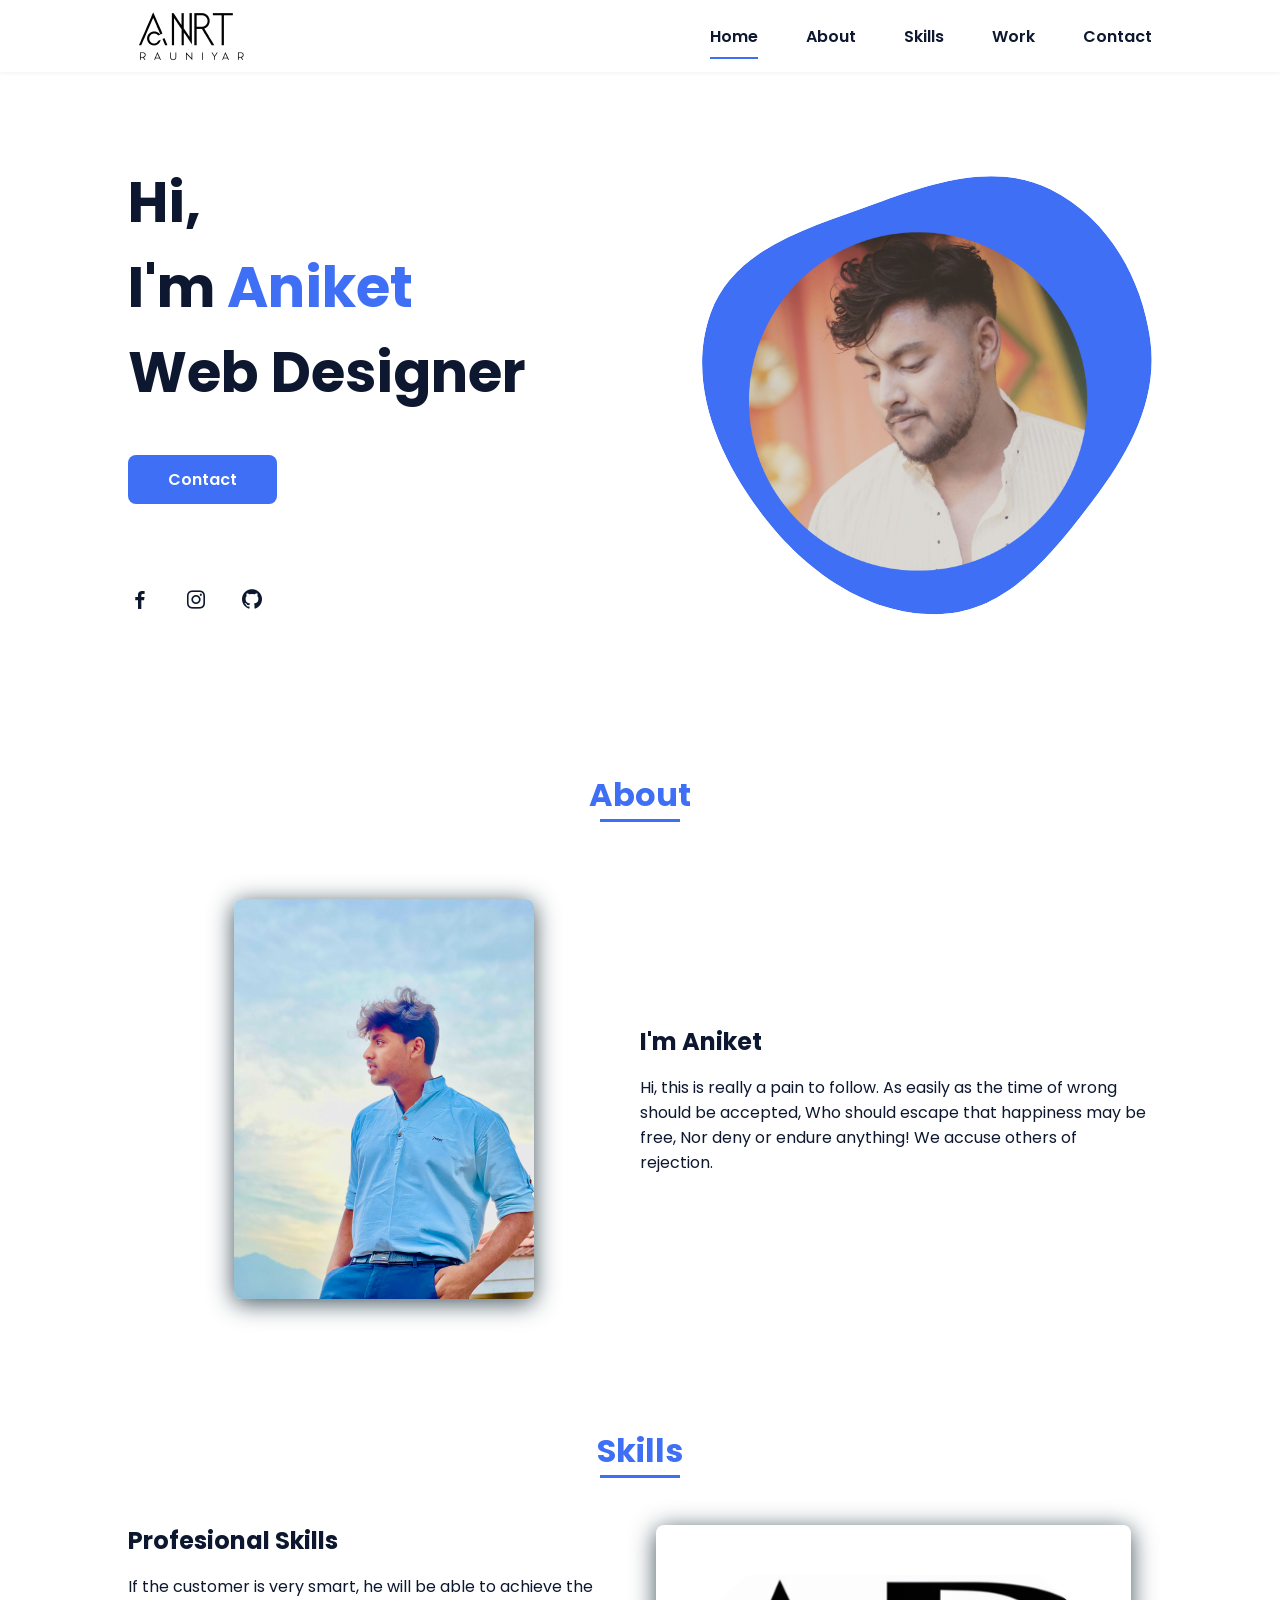
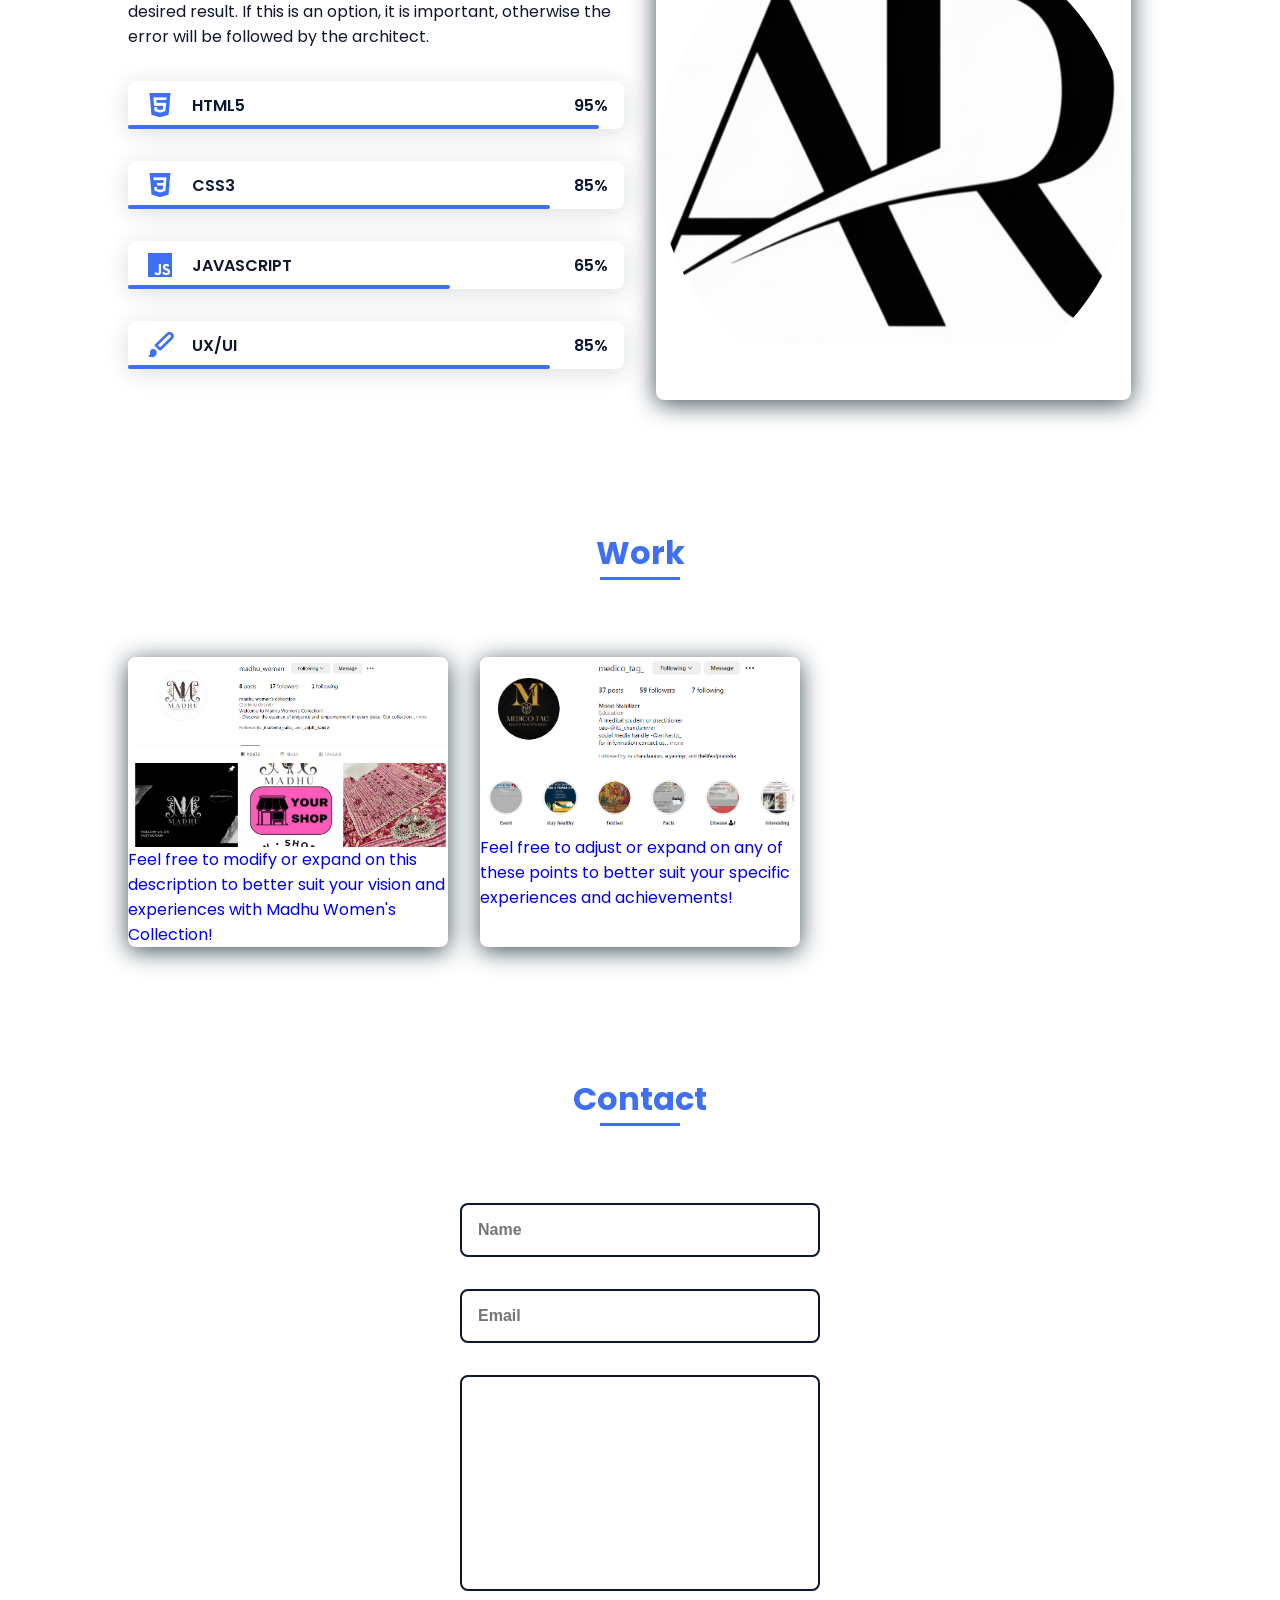
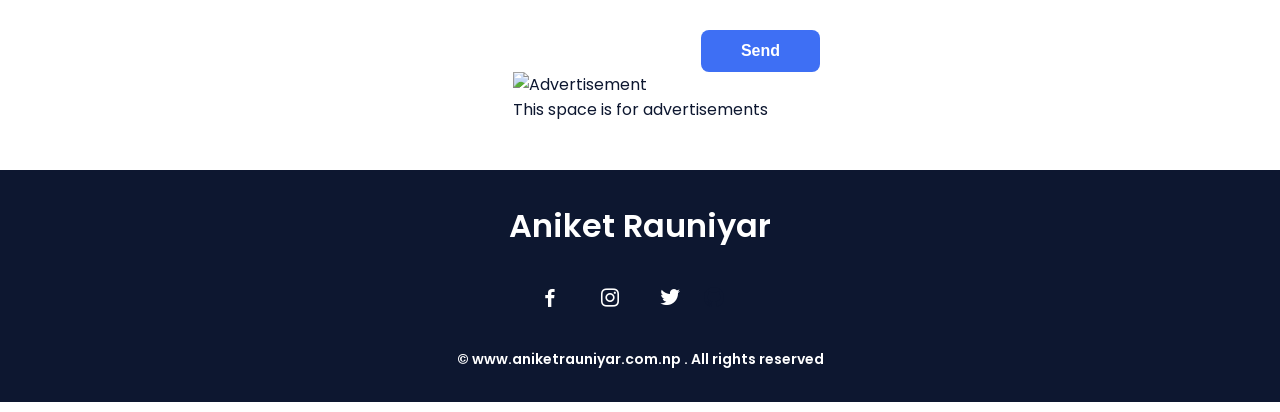
==== commit c4bfeae7: "Update index.html" ====
--- a/index.html
+++ b/index.html
@@ -148,9 +148,15 @@
             <div class="work__container bd-grid">
                 <a href="banner.html" class="work__img">
                     <img src="banner2.PNG" alt="">
+                    <p>
+                        Feel free to modify or expand on this description to better suit your vision and experiences with Madhu Women's Collection!
+                    </p>
                 </a>
                 <a href="banner2.html" class="work__img">
                     <img src="banner1.PNG" alt="">
+                    <p>
+                        Feel free to adjust or expand on any of these points to better suit your specific experiences and achievements!
+                    </p>
                 </a>
             </div>
         </section>
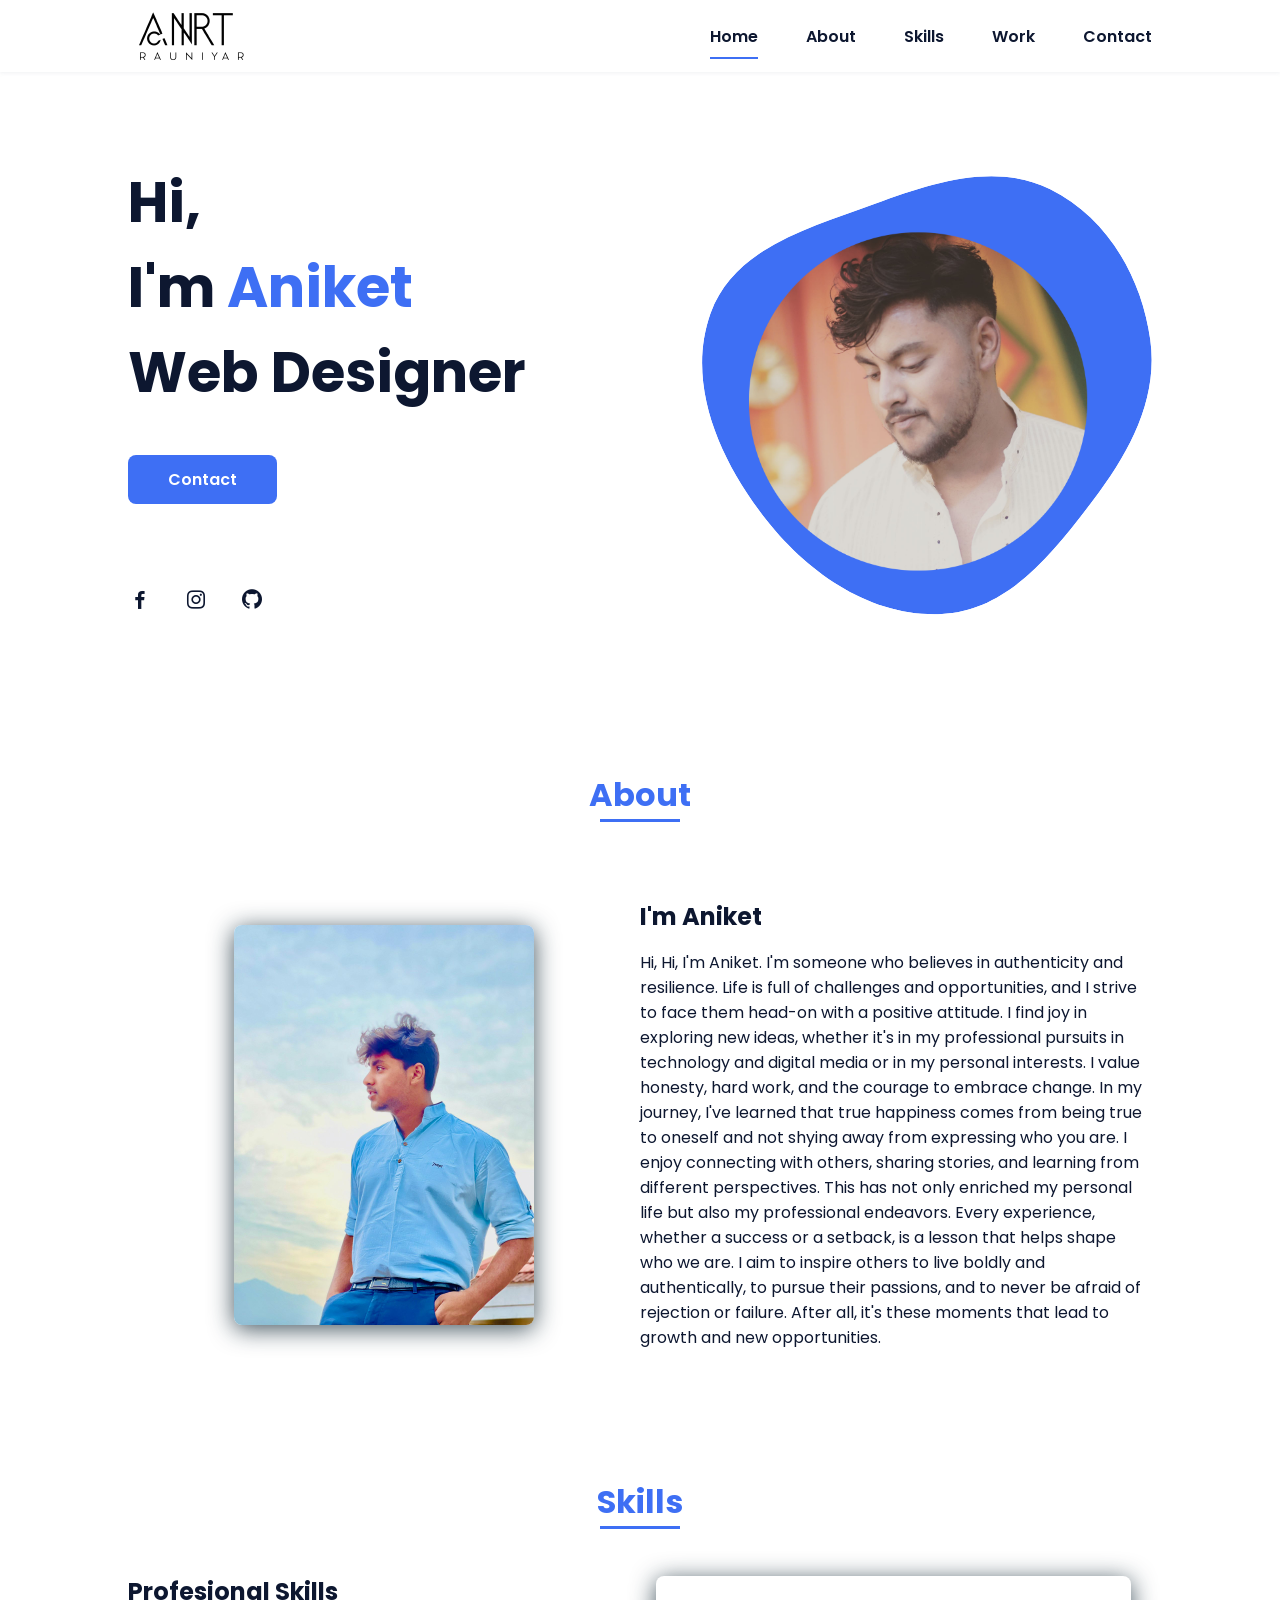
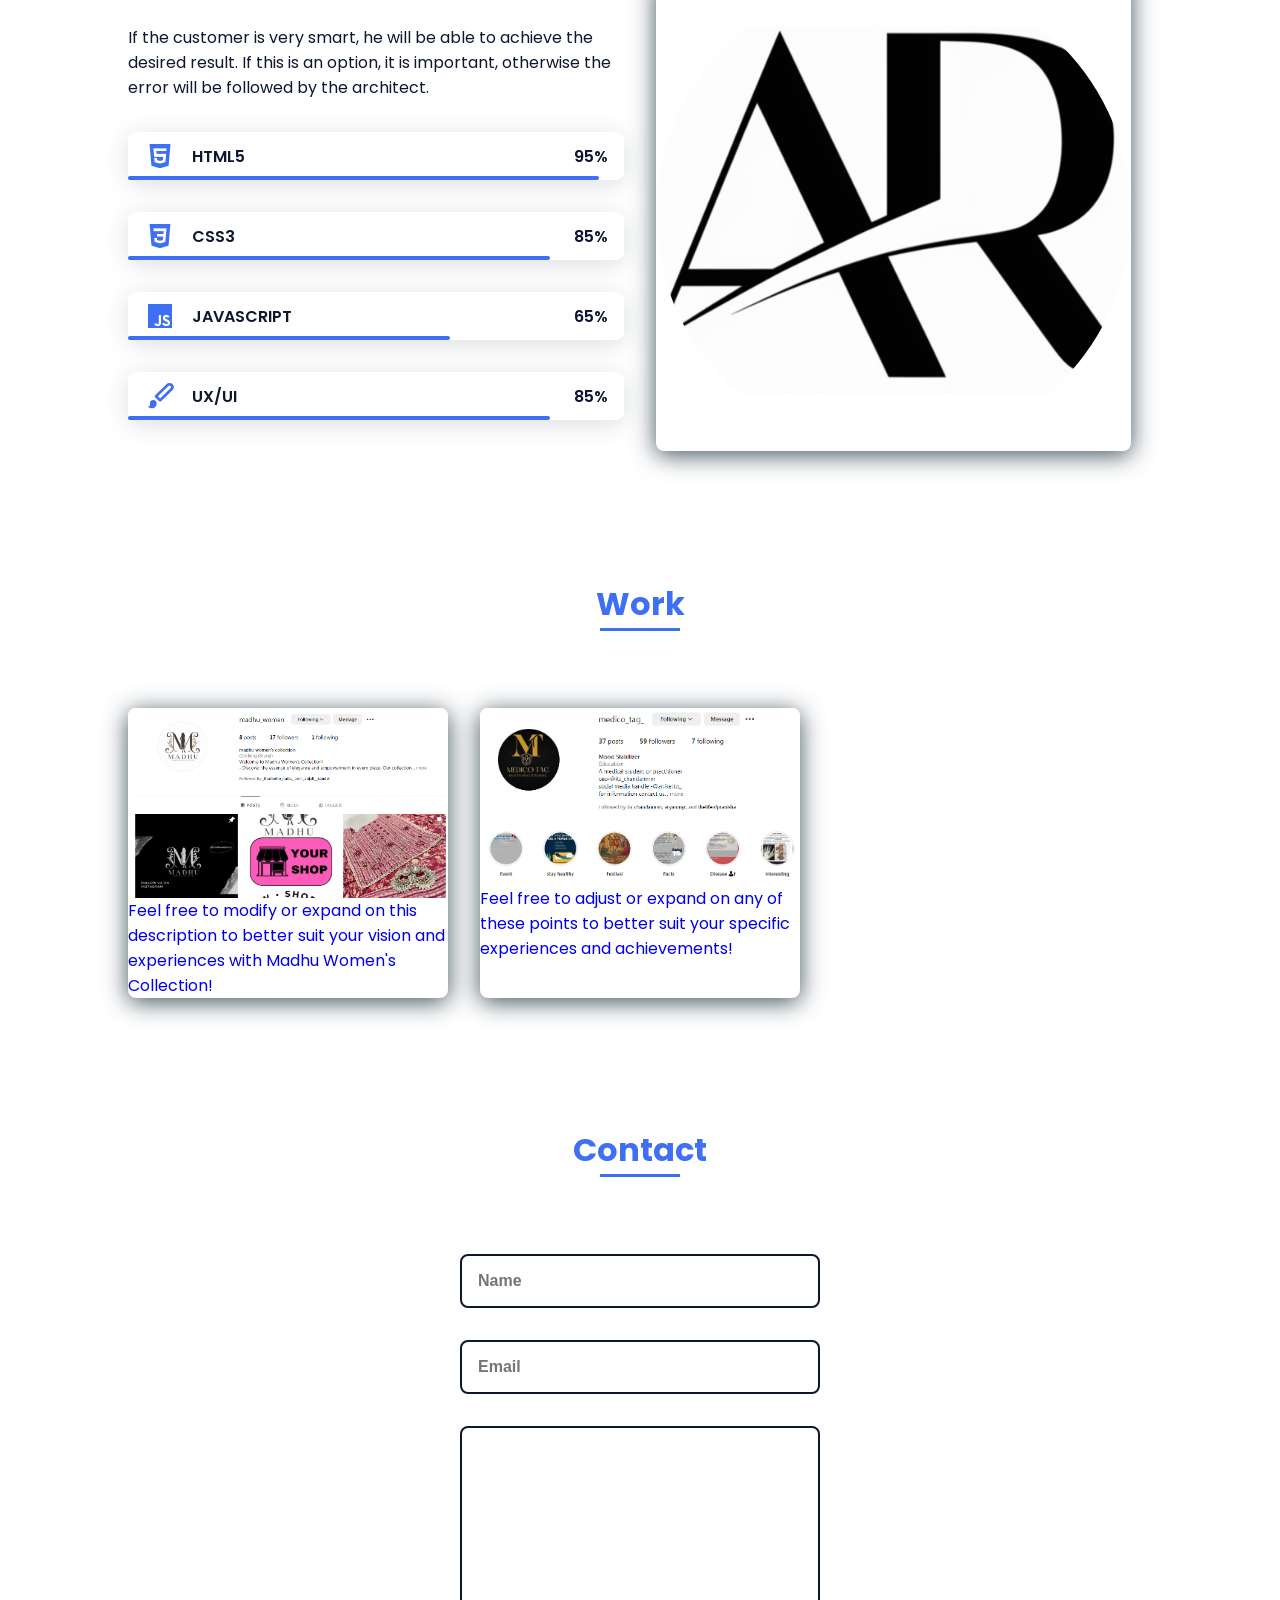
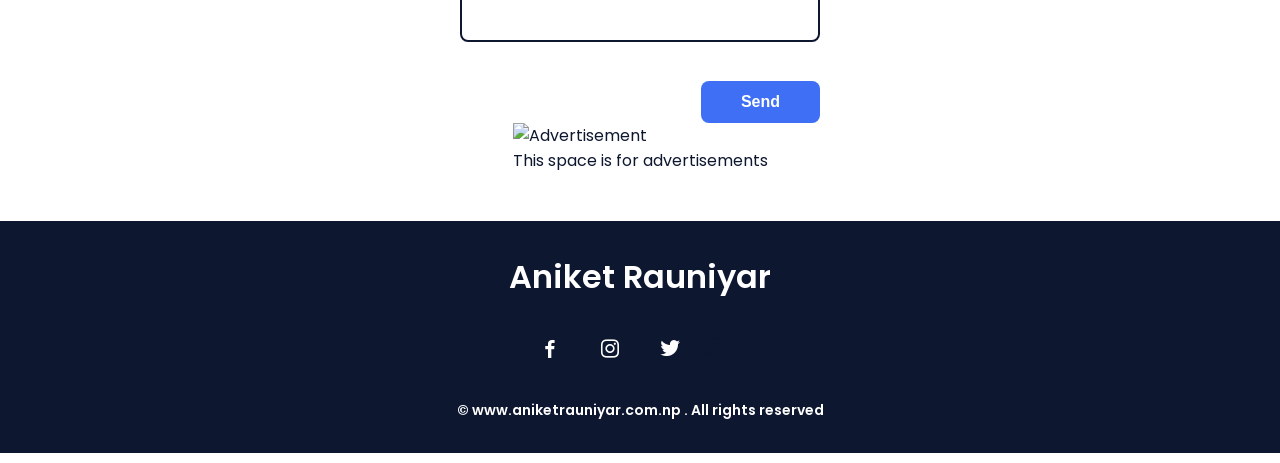
==== commit cbd09850: "Update index.html" ====
--- a/index.html
+++ b/index.html
@@ -69,7 +69,13 @@
                     
                 <div>
                     <h2 class="about__subtitle">I'm Aniket</h2>
-                    <p class="about__text">Hi, this is really a pain to follow. As easily as the time of wrong should be accepted, Who should escape that happiness may be free, Nor deny or endure anything! We accuse others of rejection.</p>           
+                    <p class="about__text">Hi, Hi, I'm Aniket.
+
+I'm someone who believes in authenticity and resilience. Life is full of challenges and opportunities, and I strive to face them head-on with a positive attitude. I find joy in exploring new ideas, whether it's in my professional pursuits in technology and digital media or in my personal interests. I value honesty, hard work, and the courage to embrace change.
+
+In my journey, I've learned that true happiness comes from being true to oneself and not shying away from expressing who you are. I enjoy connecting with others, sharing stories, and learning from different perspectives. This has not only enriched my personal life but also my professional endeavors.
+
+Every experience, whether a success or a setback, is a lesson that helps shape who we are. I aim to inspire others to live boldly and authentically, to pursue their passions, and to never be afraid of rejection or failure. After all, it's these moments that lead to growth and new opportunities.</p>
                 </div>                                   
             </div>
         </section>
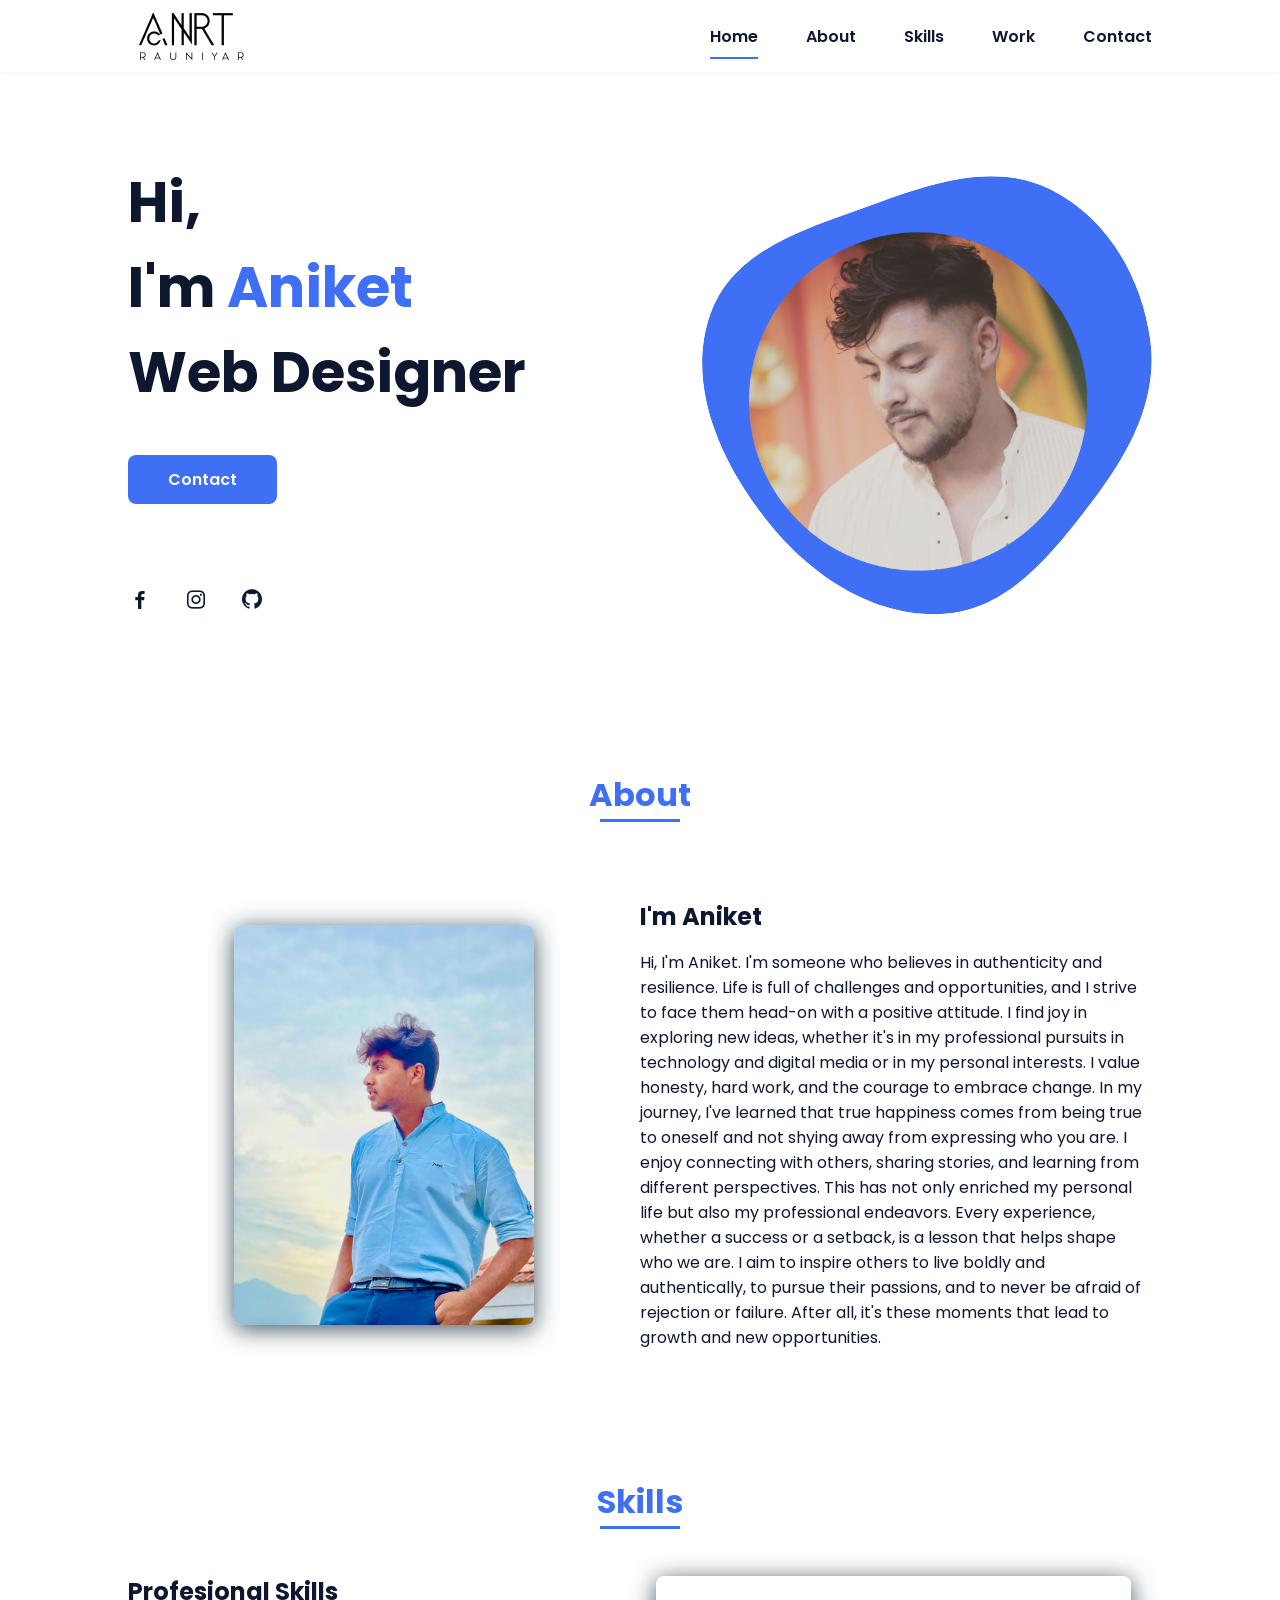
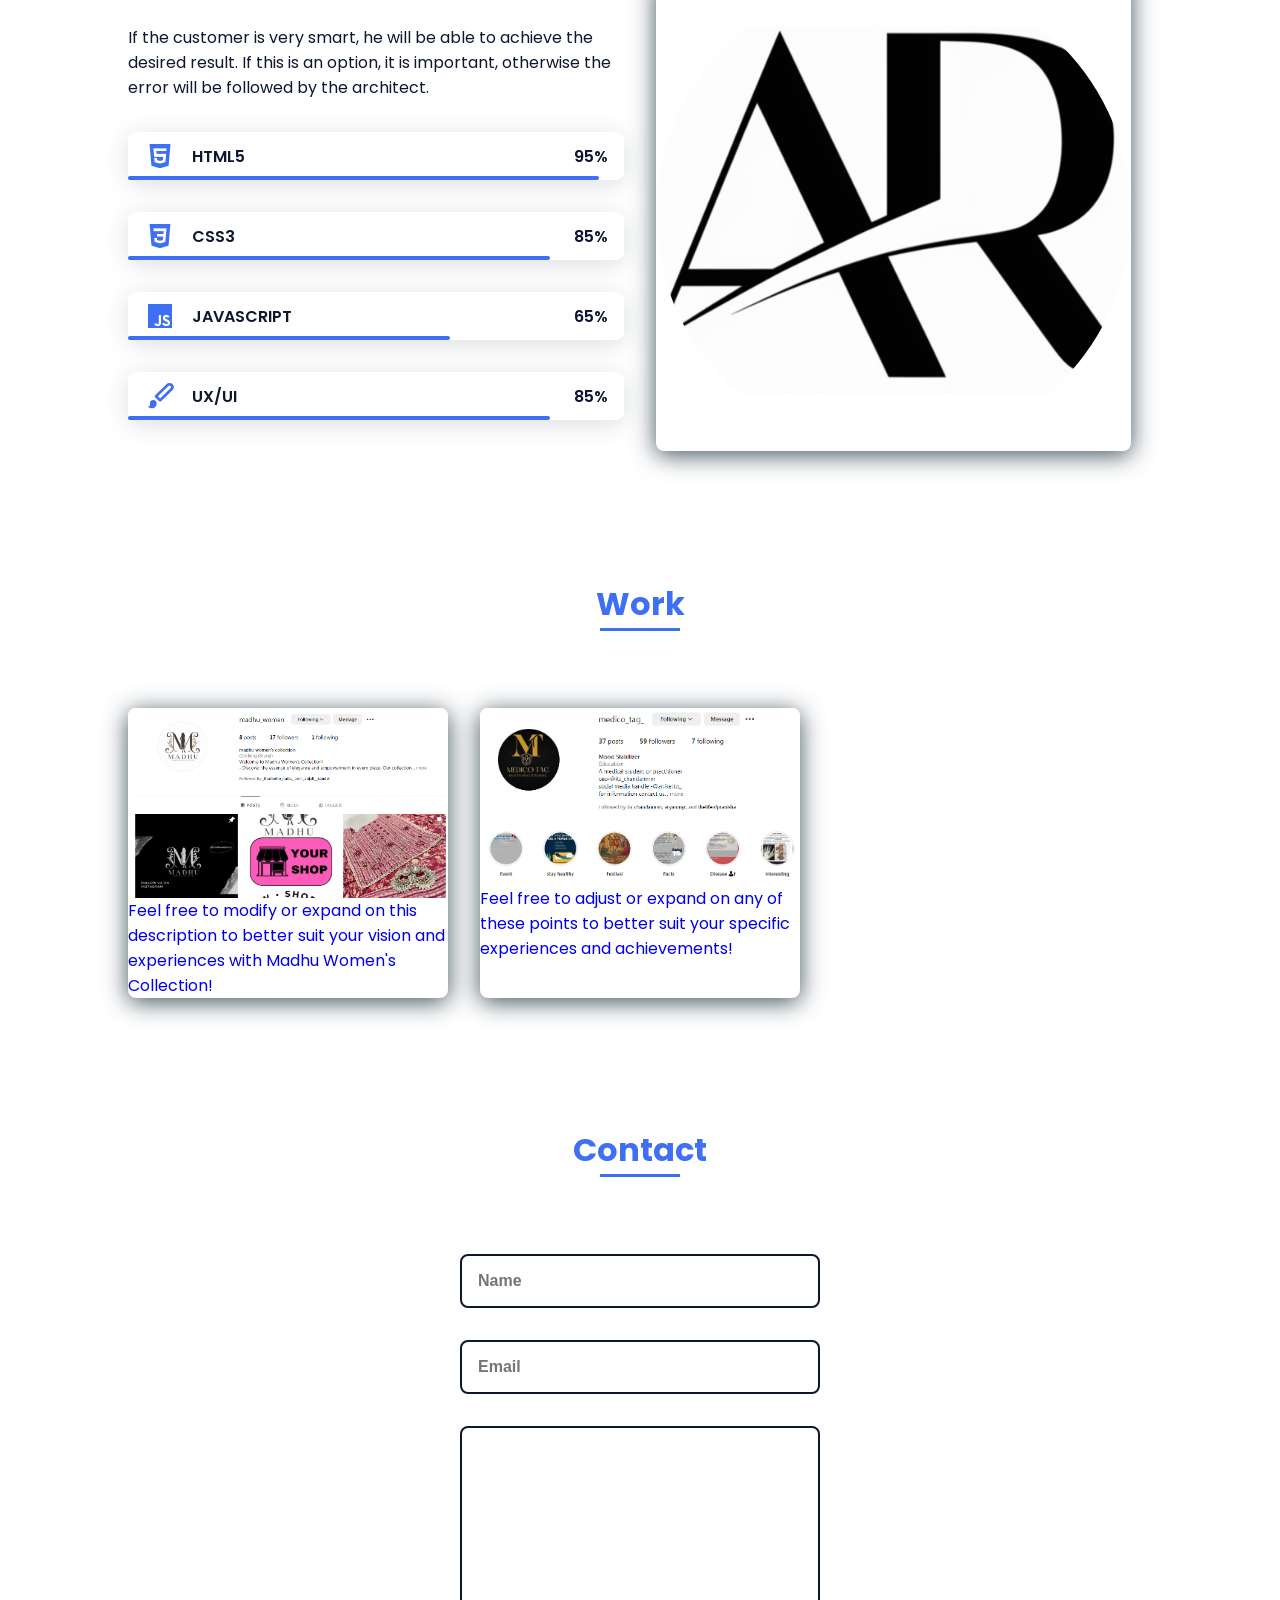
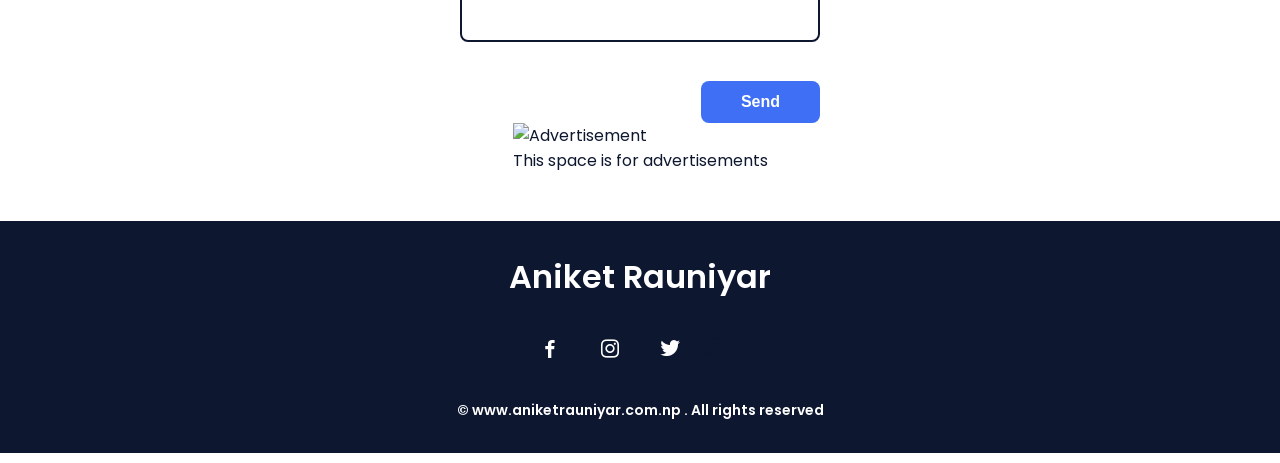
==== commit aee6ce92: "Update index.html" ====
--- a/index.html
+++ b/index.html
@@ -69,7 +69,7 @@
                     
                 <div>
                     <h2 class="about__subtitle">I'm Aniket</h2>
-                    <p class="about__text">Hi, Hi, I'm Aniket.
+                    <p class="about__text">Hi, I'm Aniket.
 
 I'm someone who believes in authenticity and resilience. Life is full of challenges and opportunities, and I strive to face them head-on with a positive attitude. I find joy in exploring new ideas, whether it's in my professional pursuits in technology and digital media or in my personal interests. I value honesty, hard work, and the courage to embrace change.
 
